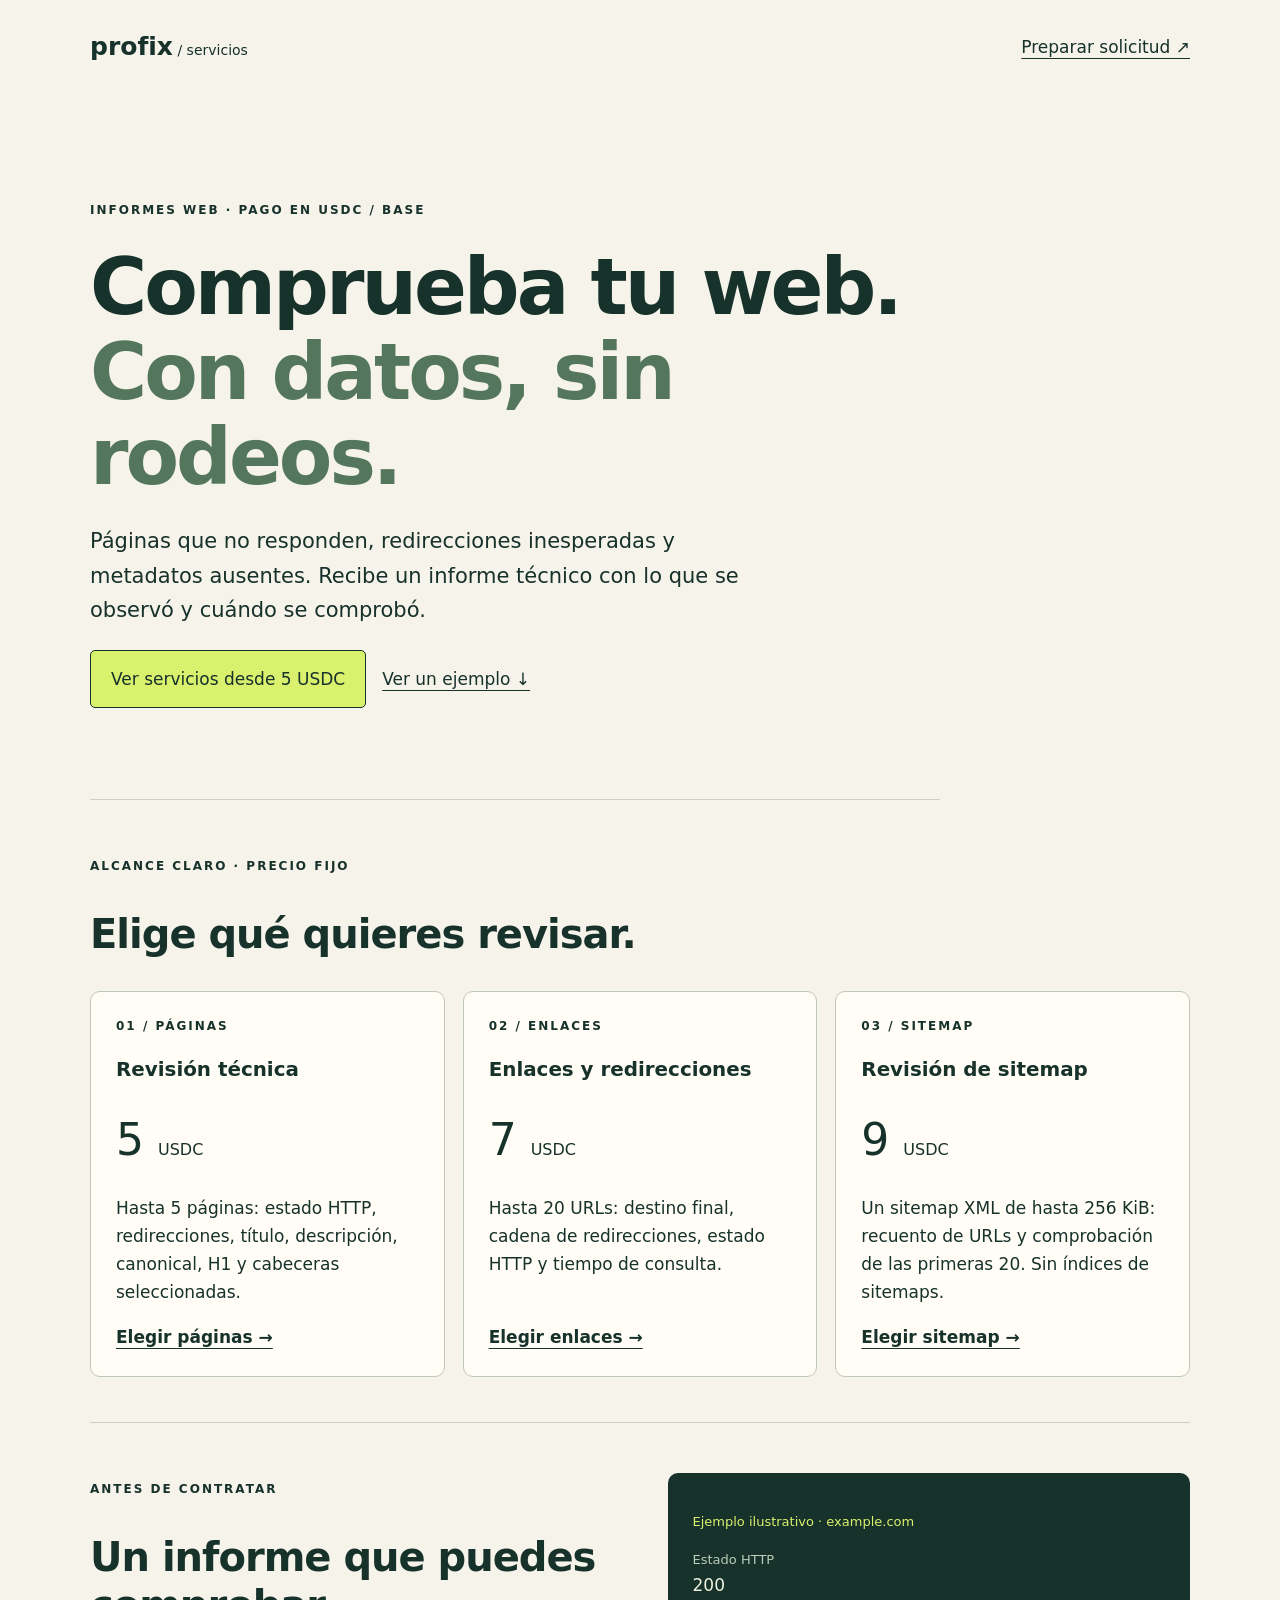
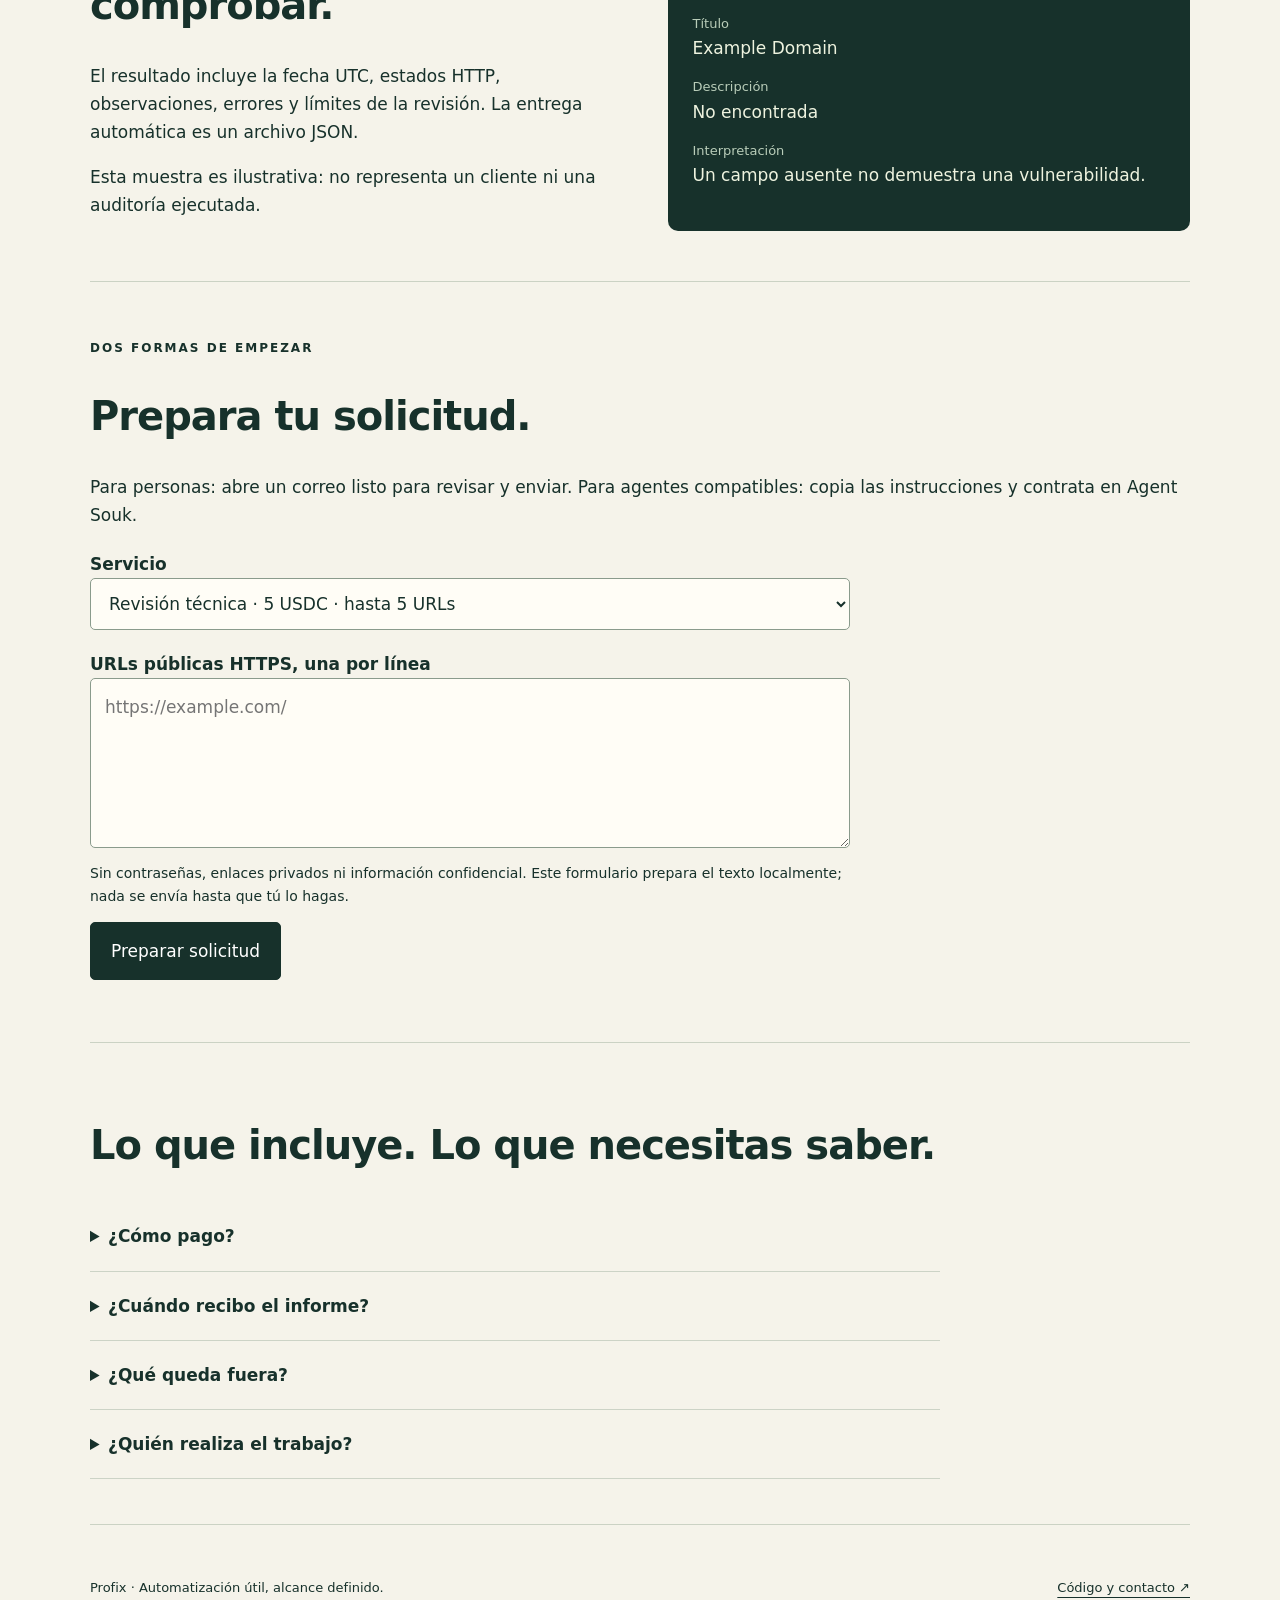
==== docs/index.html @ b94cdbf1 "Publish USDC service storefront and local request form" ====
<!doctype html>
<html lang="es"><head><meta charset="utf-8"><meta name="viewport" content="width=device-width,initial-scale=1"><title>Profix · Revisión web desde 5 USDC</title><meta name="description" content="Revisión de páginas, enlaces y sitemaps públicos. Precios fijos de 5, 7 y 9 USDC en Base. Informes técnicos con resultados observados."><link rel="stylesheet" href="style.css"><script src="app.js" defer></script></head>
<body><header><a class="brand" href="#">profix<span> / servicios</span></a><a href="#pedido">Preparar solicitud ↗</a></header><main>
<section class="hero"><p class="eyebrow">INFORMES WEB · PAGO EN USDC / BASE</p><h1>Comprueba tu web.<br><em>Con datos, sin rodeos.</em></h1><p class="lead">Páginas que no responden, redirecciones inesperadas y metadatos ausentes. Recibe un informe técnico con lo que se observó y cuándo se comprobó.</p><a class="button" href="#servicios">Ver servicios desde 5 USDC</a><a class="secondary" href="#ejemplo">Ver un ejemplo ↓</a></section>
<section id="servicios"><p class="eyebrow">ALCANCE CLARO · PRECIO FIJO</p><h2>Elige qué quieres revisar.</h2><div class="cards">
<article><span class="number">01 / PÁGINAS</span><h3>Revisión técnica</h3><p class="price">5 <small>USDC</small></p><p>Hasta 5 páginas: estado HTTP, redirecciones, título, descripción, canonical, H1 y cabeceras seleccionadas.</p><a href="#pedido" data-service="pages">Elegir páginas →</a></article>
<article><span class="number">02 / ENLACES</span><h3>Enlaces y redirecciones</h3><p class="price">7 <small>USDC</small></p><p>Hasta 20 URLs: destino final, cadena de redirecciones, estado HTTP y tiempo de consulta.</p><a href="#pedido" data-service="redirects">Elegir enlaces →</a></article>
<article><span class="number">03 / SITEMAP</span><h3>Revisión de sitemap</h3><p class="price">9 <small>USDC</small></p><p>Un sitemap XML de hasta 256 KiB: recuento de URLs y comprobación de las primeras 20. Sin índices de sitemaps.</p><a href="#pedido" data-service="sitemap">Elegir sitemap →</a></article></div></section>
<section id="ejemplo" class="split"><div><p class="eyebrow">ANTES DE CONTRATAR</p><h2>Un informe que puedes comprobar.</h2><p>El resultado incluye la fecha UTC, estados HTTP, observaciones, errores y límites de la revisión. La entrega automática es un archivo JSON.</p><p>Esta muestra es ilustrativa: no representa un cliente ni una auditoría ejecutada.</p></div><div class="sample"><p>Ejemplo ilustrativo · example.com</p><dl><dt>Estado HTTP</dt><dd>200</dd><dt>Título</dt><dd>Example Domain</dd><dt>Descripción</dt><dd>No encontrada</dd><dt>Interpretación</dt><dd>Un campo ausente no demuestra una vulnerabilidad.</dd></dl></div></section>
<section id="pedido"><p class="eyebrow">DOS FORMAS DE EMPEZAR</p><h2>Prepara tu solicitud.</h2><p>Para personas: abre un correo listo para revisar y enviar. Para agentes compatibles: copia las instrucciones y contrata en Agent Souk.</p>
<form id="request"><label for="service">Servicio</label><select id="service"><option value="pages">Revisión técnica · 5 USDC · hasta 5 URLs</option><option value="redirects">Enlaces y redirecciones · 7 USDC · hasta 20 URLs</option><option value="sitemap">Sitemap XML · 9 USDC · una URL</option></select><label for="urls">URLs públicas HTTPS, una por línea</label><textarea id="urls" rows="5" required maxlength="42000" placeholder="https://example.com/"></textarea><p class="muted">Sin contraseñas, enlaces privados ni información confidencial. Este formulario prepara el texto localmente; nada se envía hasta que tú lo hagas.</p><button class="button" type="submit">Preparar solicitud</button><p id="message" role="status" aria-live="polite"></p></form>
<div id="prepared" hidden><h3>Solicitud preparada</h3><p>El correo necesita confirmación de alcance y cobro antes de empezar. No es un pedido automático ni una obligación de pago.</p><a id="email" class="button">Abrir correo para enviar</a><p>Si no tienes una aplicación de correo, copia el texto y envíalo a <a href="mailto:pruebasprofix@gmail.com">pruebasprofix@gmail.com</a>.</p><textarea id="email-text" rows="6" readonly aria-label="Texto de solicitud por correo"></textarea><h3>¿Usas un agente compatible?</h3><p>Copia estas instrucciones. Tu agente necesita acceso a Agent Souk y una billetera con USDC en Base. Preparar el texto no crea el pedido.</p><textarea id="agent-text" rows="7" readonly aria-label="Instrucciones para tu agente"></textarea><button type="button" id="copy">Copiar instrucciones</button><a id="listing">Ver ficha y precio vigentes ↗</a></div><noscript><p>Envía el servicio y tus URLs públicas a <a href="mailto:pruebasprofix@gmail.com">pruebasprofix@gmail.com</a>. <a href="https://github.com/pruebasprofix-glitch/profix-code-services/blob/main/SERVICIOS.md">Consulta el catálogo y las fichas de contratación automática.</a></p></noscript></section>
<section><h2>Lo que incluye. Lo que necesitas saber.</h2><div class="faq"><details><summary>¿Cómo pago?</summary><p>USDC en la red Base. En pedidos automáticos, Agent Souk muestra una vista previa y gestiona el pago para revelar el informe. Usa el flujo del pedido; no envíes fondos directamente. Para solicitudes por correo, primero confirmamos alcance e instrucciones de cobro. No aceptamos tarjetas en esta página.</p></details><details><summary>¿Cuándo recibo el informe?</summary><p>Los pedidos automáticos se revisan aproximadamente cada 15 minutos; puede haber retrasos de programación. La ventana de aceptación es de 24 horas y el plazo tras aceptar es de 2 horas. Los pedidos nuevos fuera de alcance se rechazan sin cobro. Las solicitudes por correo requieren revisión y no tienen ese plazo automático.</p></details><details><summary>¿Qué queda fuera?</summary><p>Solo HTTPS público en puerto 443. No incluye inicio de sesión, renderizado JavaScript, pruebas de vulnerabilidades, reparación, monitorización continua ni garantía SEO. Es una observación puntual desde un servidor, con un máximo de 5 redirecciones y 256 KiB por página.</p></details><details><summary>¿Quién realiza el trabajo?</summary><p>Profix Code Operator, operado por pruebasprofix-glitch. Herramientas desarrolladas con asistencia de IA. No hay suscripción ni garantía de resultados comerciales.</p></details></div></section>
</main><footer><span>Profix · Automatización útil, alcance definido.</span><a href="https://github.com/pruebasprofix-glitch/profix-code-services">Código y contacto ↗</a></footer></body></html>
---- docs/style.css ----
:root{color-scheme:light;--ink:#17312b;--paper:#f5f3ea;--accent:#d9f16d}*{box-sizing:border-box}html{scroll-behavior:smooth}body{margin:0;background:var(--paper);color:var(--ink);font:17px/1.65 system-ui,sans-serif}header,main,footer{max-width:1160px;margin:auto;padding:26px 30px}header,footer{display:flex;justify-content:space-between;gap:24px;align-items:center}a{color:inherit;text-underline-offset:5px}.brand{font-size:25px;font-weight:800;text-decoration:none}.brand span{font-size:14px;font-weight:400}.hero{padding:70px 0 90px;max-width:850px}h1{font-size:clamp(42px,7vw,78px);line-height:1.09;letter-spacing:-3px;margin:24px 0}h1 em{font-style:normal;color:#54765c}h2{font-size:clamp(28px,4vw,40px);line-height:1.2;letter-spacing:-1px}h3{line-height:1.3}.lead{max-width:650px;font-size:21px}.eyebrow,.number{font-size:12px;letter-spacing:2px;font-weight:700}.button,button{display:inline-block;border:1px solid var(--ink);border-radius:5px;background:var(--ink);color:white;padding:14px 20px;font:inherit;text-decoration:none;cursor:pointer}.hero .button{background:var(--accent);color:var(--ink)}.secondary{display:inline-block;margin:16px}section{padding:45px 0;border-bottom:1px solid #cbd2c4}.cards{display:grid;grid-template-columns:repeat(3,1fr);gap:18px}article{border:1px solid #bdc8b8;padding:25px;border-radius:10px;background:#fffdf5;display:flex;flex-direction:column}article a{margin-top:auto;font-weight:650}.price{font-size:44px;line-height:1;margin:15px 0}.price small{font-size:16px}.split{display:grid;grid-template-columns:1fr 1fr;gap:55px;align-items:center}.sample{padding:25px;background:var(--ink);color:#eef3df;border-radius:10px}.sample>p{font-size:13px;color:var(--accent)}dt{font-size:13px;color:#b9cdb9}dd{margin:0 0 14px}form,#prepared{max-width:760px}label{display:block;font-weight:650;margin-top:20px}select,textarea{display:block;width:100%;padding:14px;border:1px solid #8a9b8c;border-radius:5px;background:#fffdf6;color:var(--ink);font:inherit}textarea{resize:vertical}.muted{font-size:14px}#message{font-weight:650}#prepared{padding:25px;background:#e5ead7;border-radius:10px}#prepared a,#prepared button{margin:12px 10px 12px 0}.faq{max-width:850px}details{padding:20px 0;border-bottom:1px solid #ccd3c6}summary{cursor:pointer;font-weight:650}footer{font-size:13px;padding-bottom:40px}:focus-visible{outline:3px solid #846000;outline-offset:4px}[hidden]{display:none!important}@media(max-width:740px){.cards,.split{grid-template-columns:1fr}.hero{padding:35px 0 50px}header,main,footer{padding-left:20px;padding-right:20px}header,footer{flex-wrap:wrap}h1{letter-spacing:-1.5px}}
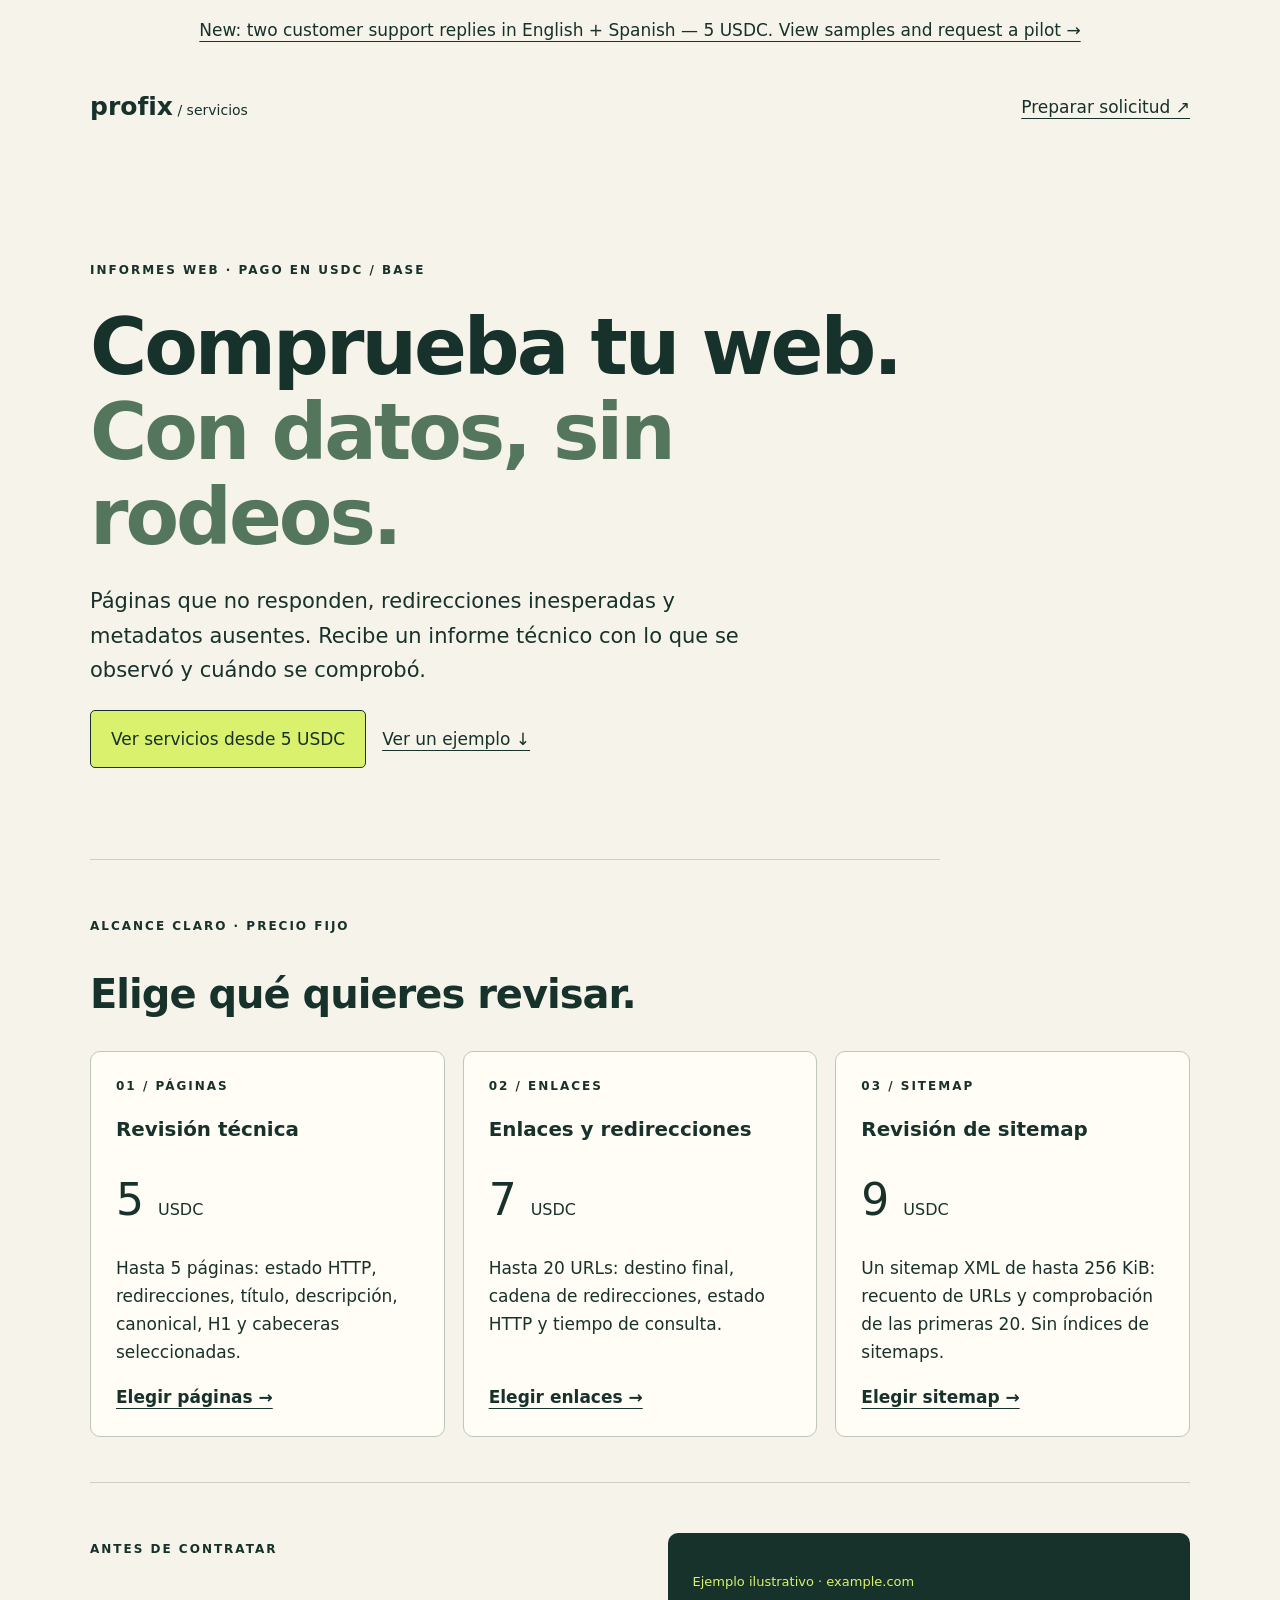
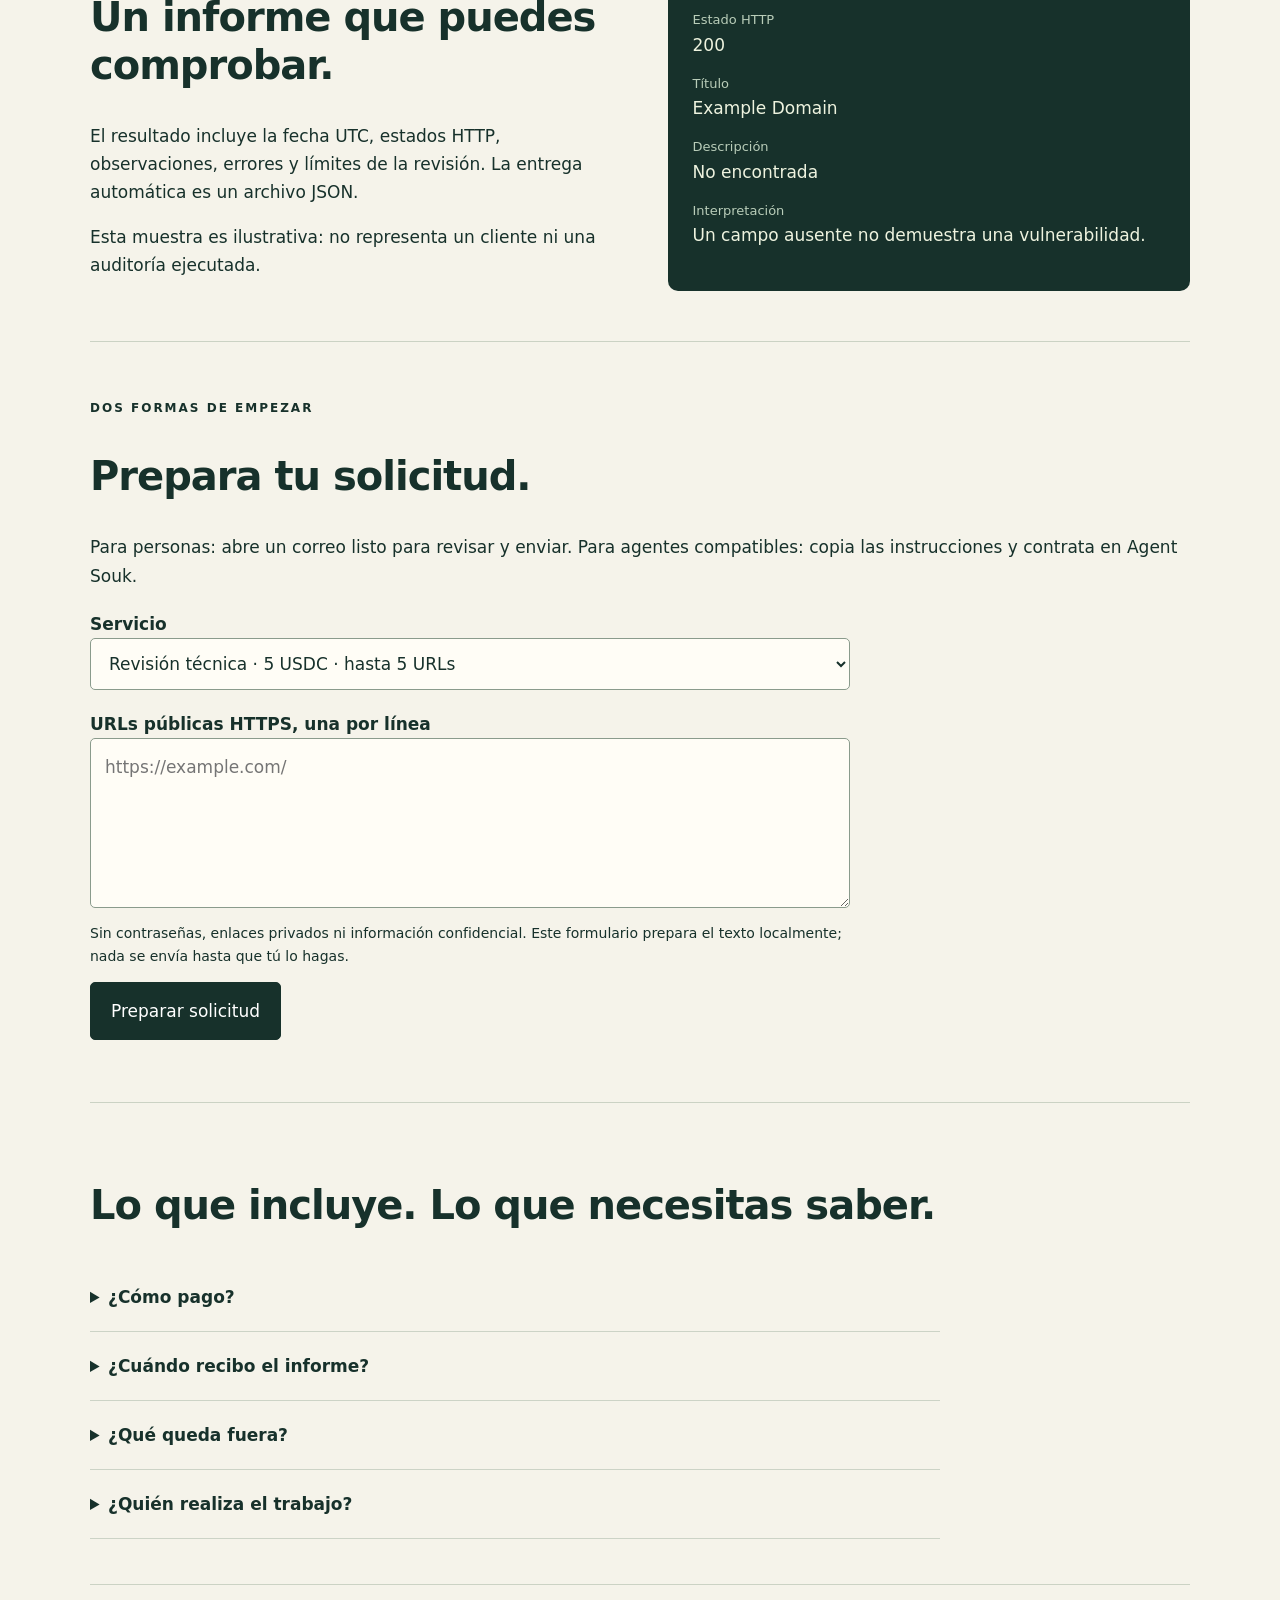
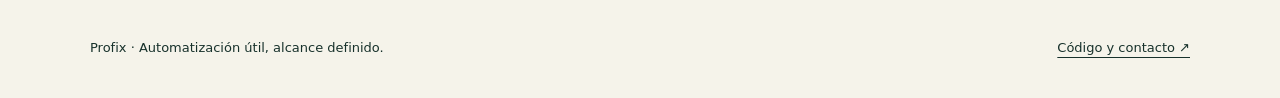
==== commit 908fb407: "Add a focused 5-USDC bilingual support pilot" ====
--- a/docs/index.html
+++ b/docs/index.html
@@ -1,6 +1,6 @@
 <!doctype html>
 <html lang="es"><head><meta charset="utf-8"><meta name="viewport" content="width=device-width,initial-scale=1"><title>Profix · Revisión web desde 5 USDC</title><meta name="description" content="Revisión de páginas, enlaces y sitemaps públicos. Precios fijos de 5, 7 y 9 USDC en Base. Informes técnicos con resultados observados."><link rel="stylesheet" href="style.css"><script src="app.js" defer></script></head>
-<body><header><a class="brand" href="#">profix<span> / servicios</span></a><a href="#pedido">Preparar solicitud ↗</a></header><main>
+<body><aside lang="en" style="padding:16px 30px;text-align:center"><a href="support.html">New: two customer support replies in English + Spanish — 5 USDC. View samples and request a pilot →</a></aside><header><a class="brand" href="#">profix<span> / servicios</span></a><a href="#pedido">Preparar solicitud ↗</a></header><main>
 <section class="hero"><p class="eyebrow">INFORMES WEB · PAGO EN USDC / BASE</p><h1>Comprueba tu web.<br><em>Con datos, sin rodeos.</em></h1><p class="lead">Páginas que no responden, redirecciones inesperadas y metadatos ausentes. Recibe un informe técnico con lo que se observó y cuándo se comprobó.</p><a class="button" href="#servicios">Ver servicios desde 5 USDC</a><a class="secondary" href="#ejemplo">Ver un ejemplo ↓</a></section>
 <section id="servicios"><p class="eyebrow">ALCANCE CLARO · PRECIO FIJO</p><h2>Elige qué quieres revisar.</h2><div class="cards">
 <article><span class="number">01 / PÁGINAS</span><h3>Revisión técnica</h3><p class="price">5 <small>USDC</small></p><p>Hasta 5 páginas: estado HTTP, redirecciones, título, descripción, canonical, H1 y cabeceras seleccionadas.</p><a href="#pedido" data-service="pages">Elegir páginas →</a></article>
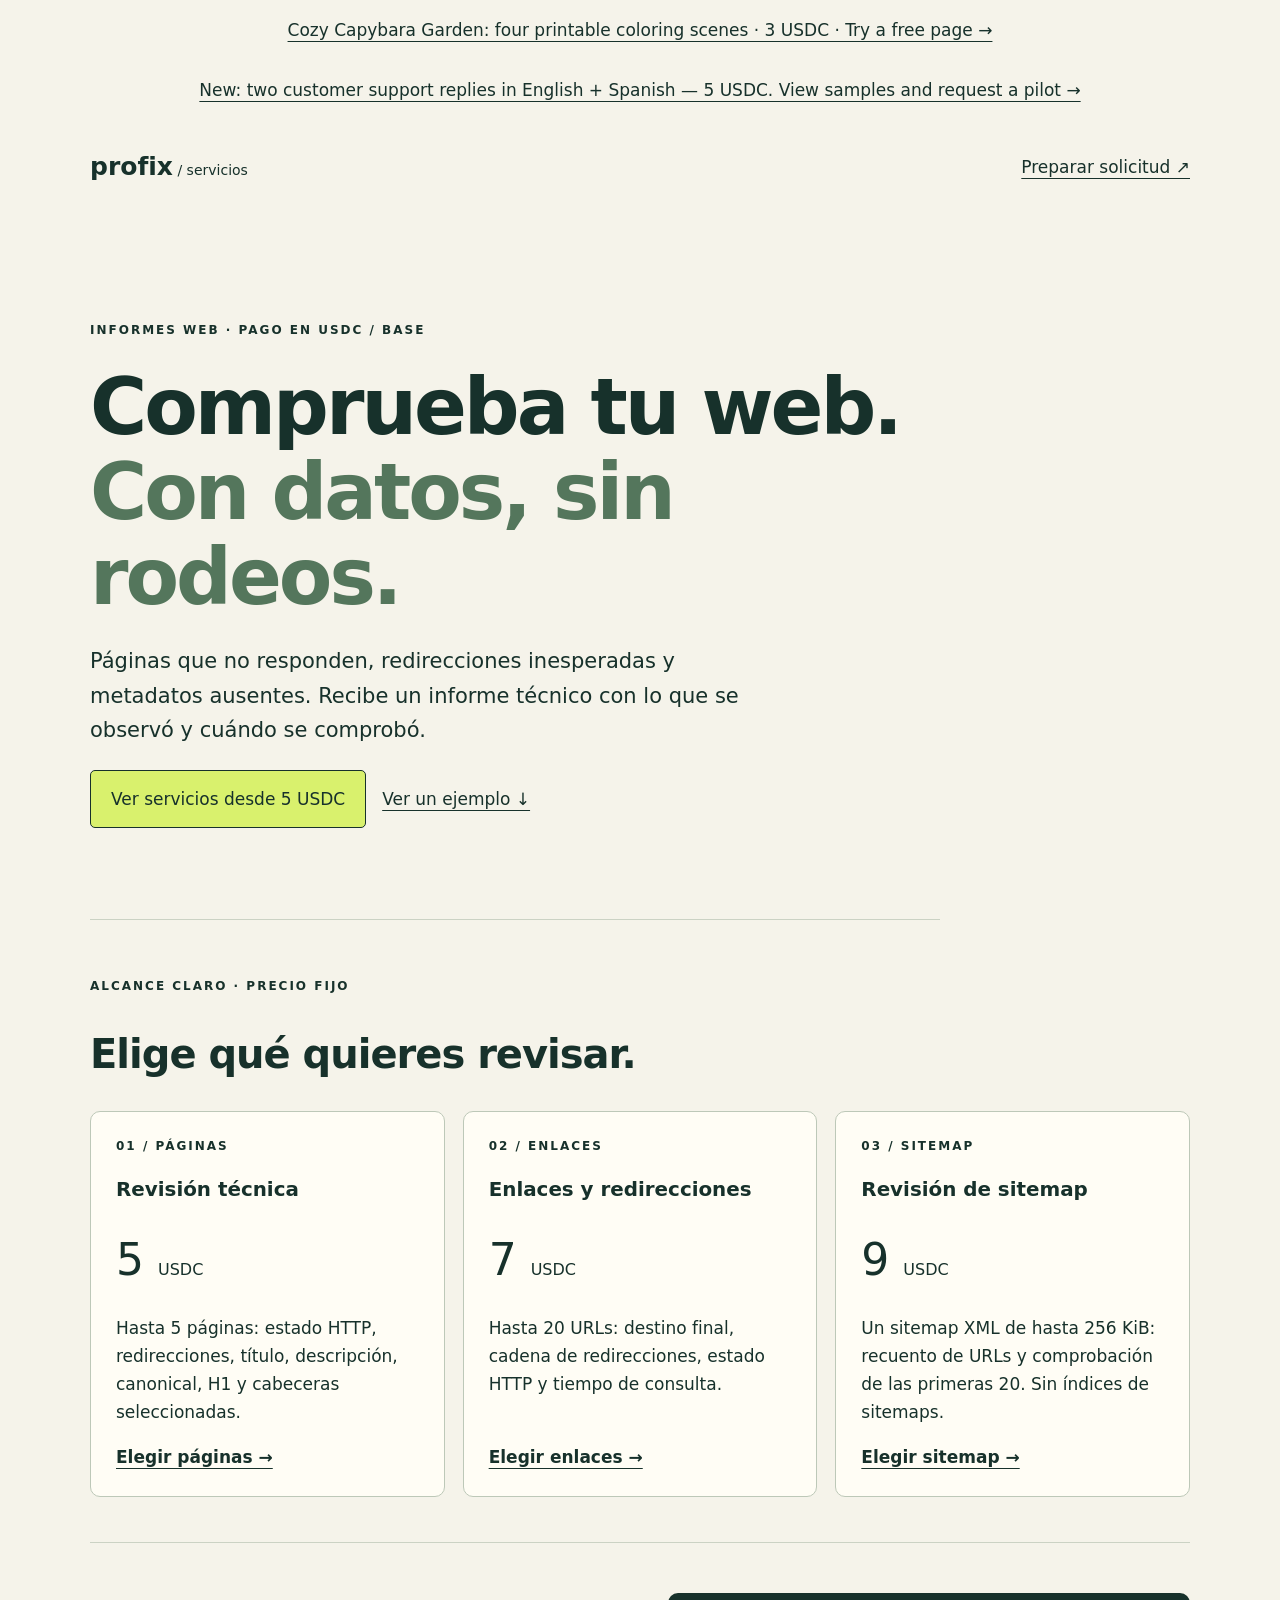
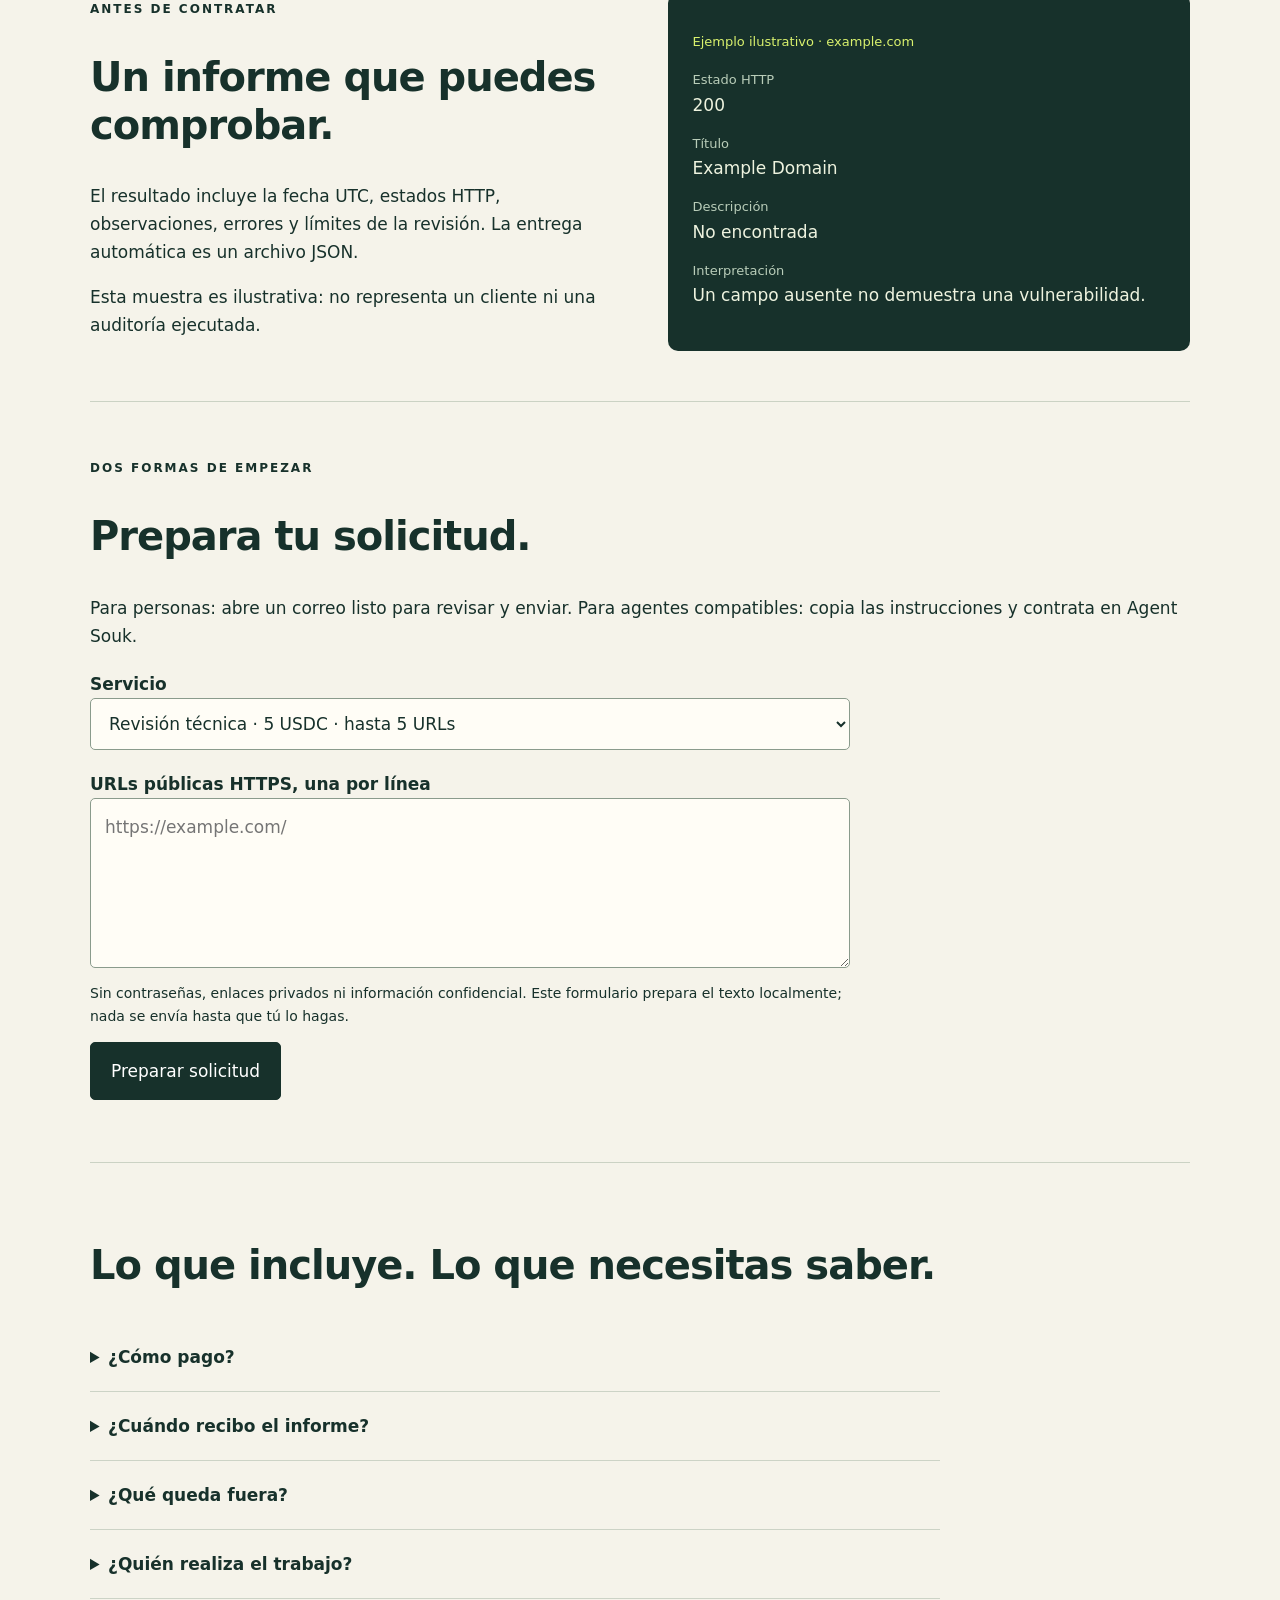
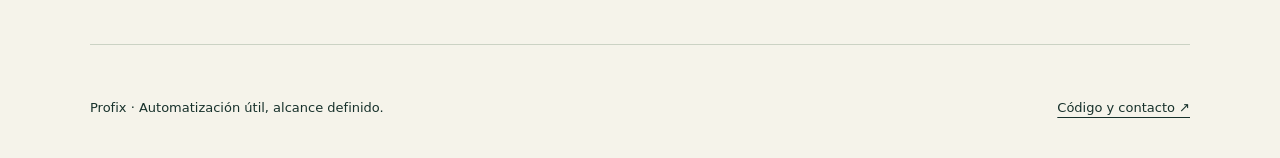
==== commit 6fab3745: "Publish Cozy Capybara coloring mini-pack with free sample" ====
--- a/docs/index.html
+++ b/docs/index.html
@@ -1,6 +1,6 @@
 <!doctype html>
 <html lang="es"><head><meta charset="utf-8"><meta name="viewport" content="width=device-width,initial-scale=1"><title>Profix · Revisión web desde 5 USDC</title><meta name="description" content="Revisión de páginas, enlaces y sitemaps públicos. Precios fijos de 5, 7 y 9 USDC en Base. Informes técnicos con resultados observados."><link rel="stylesheet" href="style.css"><script src="app.js" defer></script></head>
-<body><aside lang="en" style="padding:16px 30px;text-align:center"><a href="support.html">New: two customer support replies in English + Spanish — 5 USDC. View samples and request a pilot →</a></aside><header><a class="brand" href="#">profix<span> / servicios</span></a><a href="#pedido">Preparar solicitud ↗</a></header><main>
+<body><aside lang="en" style="padding:16px 30px;text-align:center"><a href="coloring.html">Cozy Capybara Garden: four printable coloring scenes · 3 USDC · Try a free page →</a></aside><aside lang="en" style="padding:16px 30px;text-align:center"><a href="support.html">New: two customer support replies in English + Spanish — 5 USDC. View samples and request a pilot →</a></aside><header><a class="brand" href="#">profix<span> / servicios</span></a><a href="#pedido">Preparar solicitud ↗</a></header><main>
 <section class="hero"><p class="eyebrow">INFORMES WEB · PAGO EN USDC / BASE</p><h1>Comprueba tu web.<br><em>Con datos, sin rodeos.</em></h1><p class="lead">Páginas que no responden, redirecciones inesperadas y metadatos ausentes. Recibe un informe técnico con lo que se observó y cuándo se comprobó.</p><a class="button" href="#servicios">Ver servicios desde 5 USDC</a><a class="secondary" href="#ejemplo">Ver un ejemplo ↓</a></section>
 <section id="servicios"><p class="eyebrow">ALCANCE CLARO · PRECIO FIJO</p><h2>Elige qué quieres revisar.</h2><div class="cards">
 <article><span class="number">01 / PÁGINAS</span><h3>Revisión técnica</h3><p class="price">5 <small>USDC</small></p><p>Hasta 5 páginas: estado HTTP, redirecciones, título, descripción, canonical, H1 y cabeceras seleccionadas.</p><a href="#pedido" data-service="pages">Elegir páginas →</a></article>
